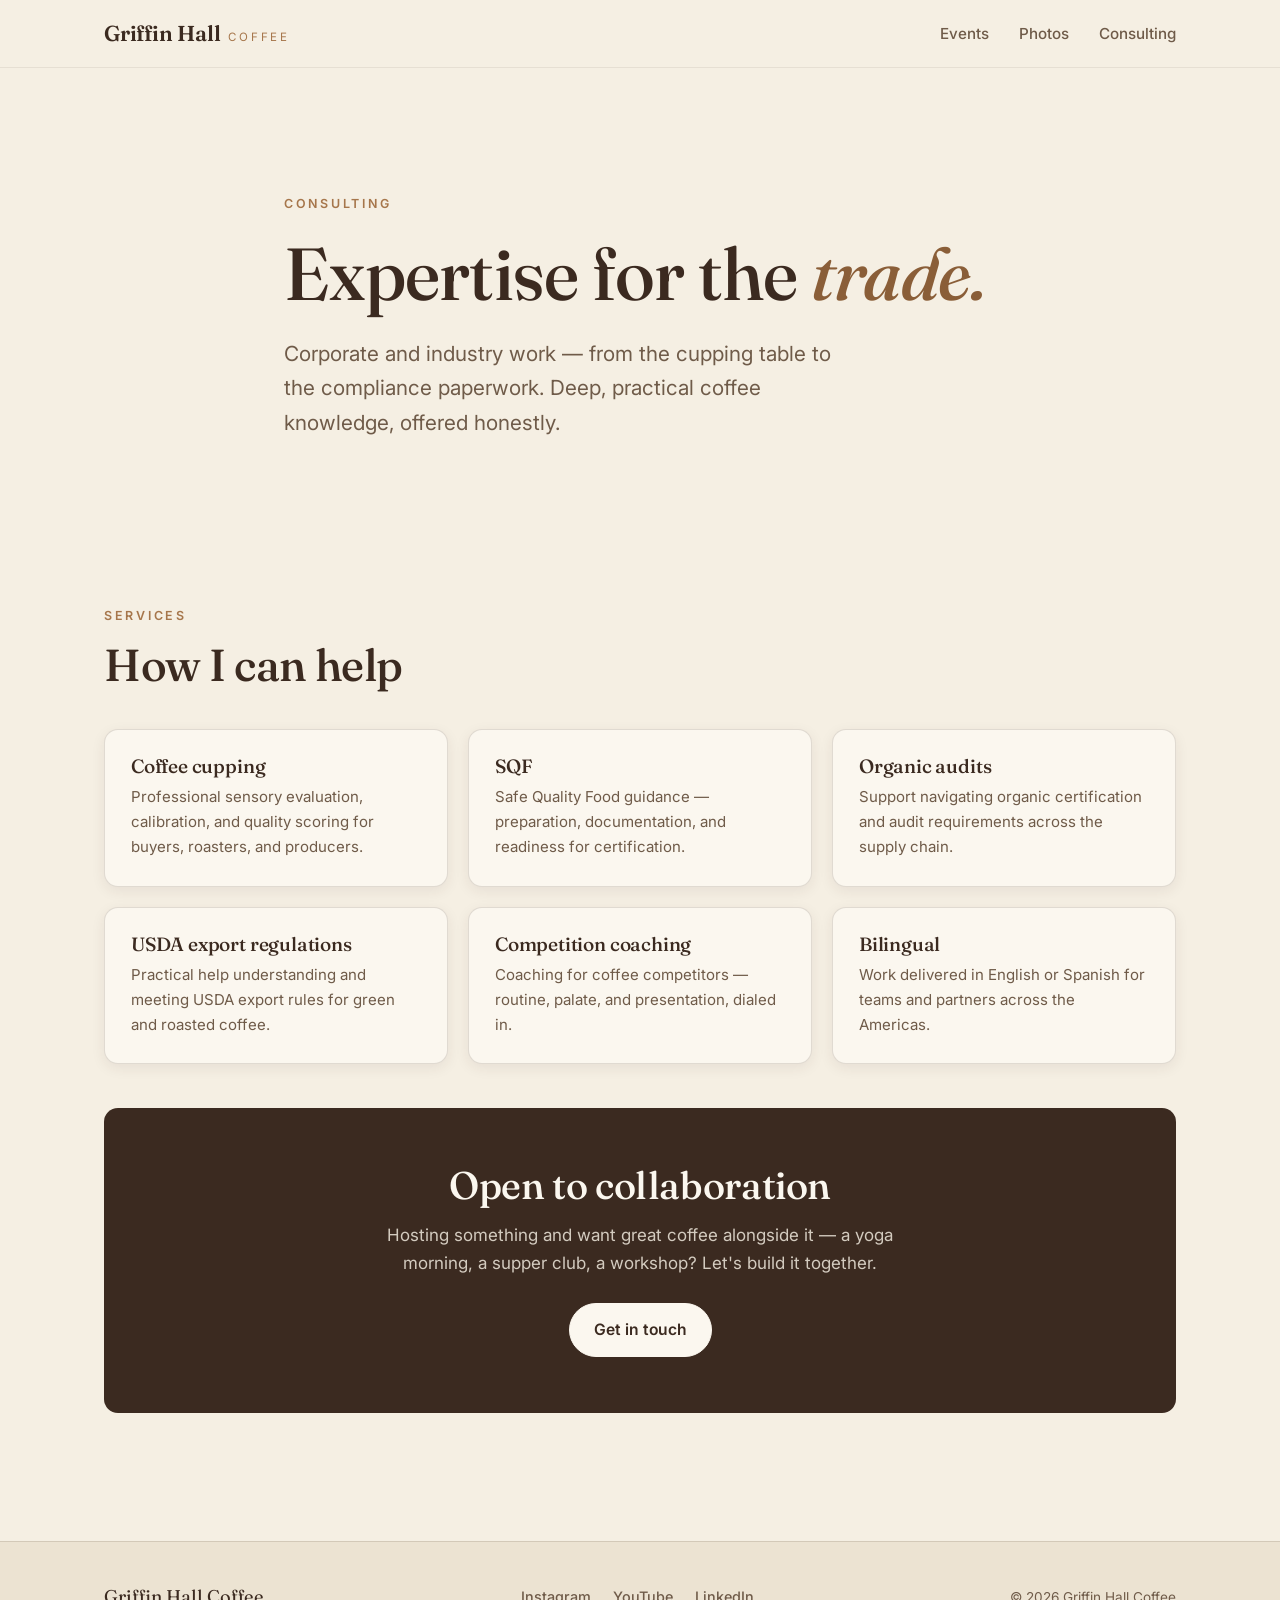
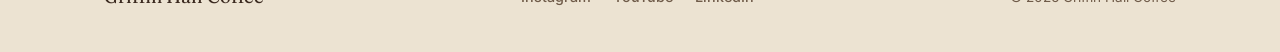
==== consulting.html @ 279e1fd9 "Initial commit: Griffin Hall Coffee website Warm-editorial static site that turns visitors into RSVP" ====
<!DOCTYPE html>
<html lang="en">
<head>
  <meta charset="UTF-8" />
  <meta name="viewport" content="width=device-width, initial-scale=1.0" />
  <title>Consulting — Griffin Hall Coffee</title>
  <meta name="description" content="Coffee consulting for corporate and trade: cupping, SQF, organic audits, USDA export regulations, and competition coaching." />
  <link rel="preconnect" href="https://fonts.googleapis.com" />
  <link rel="preconnect" href="https://fonts.gstatic.com" crossorigin />
  <link rel="stylesheet" href="assets/css/main.css" />
</head>
<body>
  <header class="site-header">
    <div class="wrap header-inner">
      <a class="brand" href="index.html">
        <span class="brand-mark">Griffin Hall</span>
        <span class="brand-sub">Coffee</span>
      </a>
      <button class="nav-toggle" id="nav-toggle" aria-label="Menu" aria-expanded="false">
        <span></span><span></span><span></span>
      </button>
      <nav class="site-nav" id="site-nav">
        <a href="index.html">Events</a>
        <a href="photos.html">Photos</a>
        <a href="consulting.html">Consulting</a>
      </nav>
    </div>
  </header>

  <main>
    <section class="hero">
      <div class="wrap hero-inner">
        <span class="eyebrow">Consulting</span>
        <h1>Expertise for the <em>trade.</em></h1>
        <p class="hero-sub">Corporate and industry work — from the cupping table to the compliance paperwork. Deep, practical coffee knowledge, offered honestly.</p>
      </div>
    </section>

    <section class="section">
      <div class="wrap">
        <div class="section-head">
          <span class="eyebrow">Services</span>
          <h2>How I can help</h2>
        </div>
        <div class="service-list">
          <div class="service">
            <h3>Coffee cupping</h3>
            <p>Professional sensory evaluation, calibration, and quality scoring for buyers, roasters, and producers.</p>
          </div>
          <div class="service">
            <h3>SQF</h3>
            <p>Safe Quality Food guidance — preparation, documentation, and readiness for certification.</p>
          </div>
          <div class="service">
            <h3>Organic audits</h3>
            <p>Support navigating organic certification and audit requirements across the supply chain.</p>
          </div>
          <div class="service">
            <h3>USDA export regulations</h3>
            <p>Practical help understanding and meeting USDA export rules for green and roasted coffee.</p>
          </div>
          <div class="service">
            <h3>Competition coaching</h3>
            <p>Coaching for coffee competitors — routine, palate, and presentation, dialed in.</p>
          </div>
          <div class="service">
            <h3>Bilingual</h3>
            <p>Work delivered in English or Spanish for teams and partners across the Americas.</p>
          </div>
        </div>

        <div class="cta-band">
          <h2>Open to collaboration</h2>
          <p>Hosting something and want great coffee alongside it — a yoga morning, a supper club, a workshop? Let's build it together.</p>
          <a class="btn" id="consult-email" href="mailto:griffinhallconsulting@gmail.com?subject=Coffee%20consulting%20%2F%20collaboration">Get in touch</a>
        </div>
      </div>
    </section>
  </main>

  <footer class="site-footer">
    <div class="wrap footer-inner">
      <div class="footer-brand">Griffin Hall Coffee</div>
      <nav class="footer-social" id="footer-social"></nav>
      <div class="footer-copy">&copy; <span id="year"></span> Griffin Hall Coffee</div>
    </div>
  </footer>

  <script src="assets/js/config.js"></script>
  <script src="assets/js/nav.js"></script>
</body>
</html>
---- assets/css/main.css ----
/* ============================================================
   Griffin Hall Coffee — warm editorial theme
   Beige, espresso, generous whitespace, serif display.
   ============================================================ */

@import url('https://fonts.googleapis.com/css2?family=Fraunces:ital,opsz,wght@0,9..144,400..700;1,9..144,400..600&family=Inter:wght@400;500;600&display=swap');

:root {
  --bg:        #F5EFE3;   /* beige */
  --bg-soft:   #FBF7EF;   /* cards / raised surfaces */
  --bg-deep:   #ECE3D2;   /* alt sections */
  --ink:       #2E241C;   /* primary text (espresso) */
  --brown:     #3B2A20;   /* headings / strong accent */
  --muted:     #6F5B49;   /* secondary text */
  --caramel:   #A6764B;   /* accent / links */
  --caramel-d: #8A5E38;
  --line:      rgba(59, 42, 32, 0.14);
  --line-soft: rgba(59, 42, 32, 0.08);

  --good: #4E7A51;  /* spots: plenty */
  --warn: #C0873A;  /* spots: filling */
  --hot:  #B4482E;  /* spots: almost gone */

  --serif: 'Fraunces', Georgia, 'Times New Roman', serif;
  --sans:  'Inter', system-ui, -apple-system, Segoe UI, Roboto, sans-serif;

  --maxw: 1120px;
  --nav-h: 68px;
  --radius: 14px;
  --shadow: 0 10px 30px rgba(59, 42, 32, 0.10);
  --shadow-sm: 0 4px 14px rgba(59, 42, 32, 0.08);
}

* { box-sizing: border-box; }

html { scroll-behavior: smooth; }

body {
  margin: 0;
  background: var(--bg);
  color: var(--ink);
  font-family: var(--sans);
  font-size: 17px;
  line-height: 1.65;
  -webkit-font-smoothing: antialiased;
  text-rendering: optimizeLegibility;
}

.wrap { max-width: var(--maxw); margin: 0 auto; padding: 0 24px; }

h1, h2, h3 { font-family: var(--serif); color: var(--brown); font-weight: 500; line-height: 1.1; letter-spacing: -0.01em; margin: 0; }

a { color: var(--caramel-d); text-decoration: none; }
a:hover { color: var(--brown); }

.eyebrow {
  font-size: 0.78rem;
  letter-spacing: 0.22em;
  text-transform: uppercase;
  color: var(--caramel);
  font-weight: 600;
}

/* ---------------- Header ---------------- */
.site-header {
  position: sticky; top: 0; z-index: 50;
  height: var(--nav-h);
  background: rgba(245, 239, 227, 0.86);
  backdrop-filter: saturate(140%) blur(10px);
  border-bottom: 1px solid var(--line-soft);
}
.header-inner { height: var(--nav-h); display: flex; align-items: center; justify-content: space-between; }

.brand { display: flex; align-items: baseline; gap: 8px; color: var(--brown); }
.brand-mark { font-family: var(--serif); font-size: 1.35rem; font-weight: 600; letter-spacing: -0.01em; }
.brand-sub { font-size: 0.72rem; letter-spacing: 0.24em; text-transform: uppercase; color: var(--caramel); }

.site-nav { display: flex; gap: 30px; }
.site-nav a {
  font-size: 0.95rem; font-weight: 500; color: var(--muted);
  padding: 6px 0; position: relative;
}
.site-nav a:hover { color: var(--brown); }
.site-nav a::after {
  content: ''; position: absolute; left: 0; right: 100%; bottom: 0; height: 1.5px;
  background: var(--caramel); transition: right 0.25s ease;
}
.site-nav a:hover::after { right: 0; }

.nav-toggle {
  display: none; flex-direction: column; gap: 5px; background: none; border: 0;
  cursor: pointer; padding: 8px;
}
.nav-toggle span { width: 24px; height: 2px; background: var(--brown); transition: transform 0.25s, opacity 0.25s; }
.nav-toggle.open span:nth-child(1) { transform: translateY(7px) rotate(45deg); }
.nav-toggle.open span:nth-child(2) { opacity: 0; }
.nav-toggle.open span:nth-child(3) { transform: translateY(-7px) rotate(-45deg); }

/* ---------------- Hero ---------------- */
.hero { padding: clamp(56px, 11vw, 120px) 0 clamp(40px, 7vw, 72px); }
.hero-inner { max-width: 760px; }
.hero h1 {
  font-size: clamp(2.6rem, 7vw, 4.6rem);
  font-weight: 500;
  margin: 18px 0 0;
}
.hero h1 em { font-style: italic; color: var(--caramel-d); }
.hero-sub {
  font-size: clamp(1.05rem, 2.4vw, 1.3rem);
  color: var(--muted);
  margin: 22px 0 0;
  max-width: 560px;
}
.hero-words {
  margin-top: 26px; display: flex; flex-wrap: wrap; gap: 10px 14px;
  font-family: var(--serif); font-style: italic; color: var(--brown);
}
.hero-words span { display: inline-flex; align-items: center; gap: 14px; }
.hero-words span::after { content: '·'; color: var(--caramel); }
.hero-words span:last-child::after { content: ''; }

/* ---------------- Buttons ---------------- */
.btn {
  display: inline-flex; align-items: center; gap: 8px;
  font-family: var(--sans); font-size: 0.98rem; font-weight: 600;
  padding: 13px 24px; border-radius: 999px; cursor: pointer;
  border: 1px solid var(--brown); background: var(--brown); color: var(--bg-soft);
  transition: transform 0.15s ease, background 0.2s ease, box-shadow 0.2s ease;
}
.btn:hover { transform: translateY(-2px); background: #4a3527; color: var(--bg-soft); box-shadow: var(--shadow-sm); }
.btn--ghost { background: transparent; color: var(--brown); }
.btn--ghost:hover { background: rgba(59, 42, 32, 0.06); color: var(--brown); }
.btn--venmo { border-color: var(--caramel-d); background: transparent; color: var(--caramel-d); }
.btn--venmo:hover { background: rgba(166, 118, 75, 0.10); color: var(--caramel-d); }
.btn[disabled] { opacity: 0.55; cursor: default; transform: none; box-shadow: none; }

/* ---------------- Section headings ---------------- */
.section { padding: clamp(48px, 8vw, 88px) 0; }
.section--alt { background: var(--bg-deep); }
.section-head { max-width: 640px; margin-bottom: 40px; }
.section-head h2 { font-size: clamp(1.9rem, 4vw, 2.8rem); margin-top: 12px; }
.section-head p { color: var(--muted); margin: 14px 0 0; }

/* ---------------- Events grid ---------------- */
.events-grid { display: grid; grid-template-columns: repeat(auto-fill, minmax(300px, 1fr)); gap: 24px; }

.event-card {
  display: flex; flex-direction: column; gap: 12px;
  background: var(--bg-soft); border: 1px solid var(--line);
  border-radius: var(--radius); padding: 28px;
  color: var(--ink); box-shadow: var(--shadow-sm);
  transition: transform 0.18s ease, box-shadow 0.2s ease, border-color 0.2s ease;
  min-height: 240px;
}
.event-card:hover { transform: translateY(-4px); box-shadow: var(--shadow); border-color: var(--caramel); color: var(--ink); }
.event-cat {
  align-self: flex-start; font-size: 0.72rem; letter-spacing: 0.16em; text-transform: uppercase;
  font-weight: 600; color: var(--caramel-d);
  background: rgba(166, 118, 75, 0.12); padding: 5px 12px; border-radius: 999px;
}
.event-name { font-size: 1.5rem; }
.event-meta { font-size: 0.92rem; color: var(--muted); font-weight: 500; }
.event-blurb { font-size: 0.96rem; color: var(--muted); margin: 0; flex: 1; }
.event-cta { font-weight: 600; color: var(--brown); margin-top: 4px; }
.event-card:hover .event-cta { color: var(--caramel-d); }

/* Loading skeleton */
.event-card.skeleton {
  background: linear-gradient(100deg, var(--bg-soft) 30%, var(--bg-deep) 50%, var(--bg-soft) 70%);
  background-size: 200% 100%; animation: shimmer 1.3s infinite; border-color: var(--line-soft);
}
@keyframes shimmer { 0% { background-position: 200% 0; } 100% { background-position: -200% 0; } }

.events-status { color: var(--muted); font-size: 1.05rem; }

/* ---------------- Spots bar ---------------- */
.spots { display: flex; flex-direction: column; gap: 8px; }
.spots-bar { height: 8px; border-radius: 999px; background: rgba(59, 42, 32, 0.10); overflow: hidden; }
.spots-fill { height: 100%; border-radius: 999px; background: var(--good); transition: width 0.5s ease; }
.spots-label { font-size: 0.85rem; font-weight: 600; color: var(--muted); }
.spots--low  .spots-fill { background: var(--good); }
.spots--mid  .spots-fill { background: var(--warn); }
.spots--high .spots-fill { background: var(--hot); }
.spots--full .spots-fill { background: var(--hot); width: 100% !important; }
.spots--high .spots-label, .spots--full .spots-label { color: var(--hot); }

/* ---------------- RSVP page ---------------- */
.rsvp-shell { padding: clamp(40px, 7vw, 80px) 0; }
.rsvp-grid { display: grid; grid-template-columns: 1fr 1fr; gap: clamp(32px, 6vw, 72px); align-items: start; }
.rsvp-back { font-size: 0.9rem; font-weight: 600; color: var(--muted); display: inline-block; margin-bottom: 22px; }

.rsvp-detail .event-cat { margin-bottom: 16px; }
.rsvp-detail h1 { font-size: clamp(2.1rem, 5vw, 3.2rem); }
.rsvp-detail .event-meta { font-size: 1.05rem; margin-top: 14px; }
.rsvp-detail .event-blurb { font-size: 1.05rem; margin-top: 20px; max-width: 46ch; }

.rsvp-spots { margin-top: 30px; max-width: 380px; }
.rsvp-spots .spots-bar { height: 12px; }
.rsvp-spots .spots-label { font-size: 0.98rem; }
.spots-hint { font-size: 0.92rem; color: var(--muted); margin: 10px 0 0; font-style: italic; }

/* Form card */
.form-card {
  background: var(--bg-soft); border: 1px solid var(--line);
  border-radius: var(--radius); padding: clamp(26px, 4vw, 40px); box-shadow: var(--shadow-sm);
}
.form-card h2 { font-size: 1.6rem; margin-bottom: 6px; }
.form-lead { color: var(--muted); margin: 0 0 22px; font-size: 0.98rem; }
.field { margin-bottom: 18px; }
.field label { display: block; font-size: 0.85rem; font-weight: 600; color: var(--brown); margin-bottom: 7px; }
.field input {
  width: 100%; font-family: var(--sans); font-size: 1rem; color: var(--ink);
  background: var(--bg); border: 1px solid var(--line); border-radius: 10px; padding: 13px 15px;
  transition: border-color 0.2s, box-shadow 0.2s;
}
.field input:focus { outline: none; border-color: var(--caramel); box-shadow: 0 0 0 3px rgba(166, 118, 75, 0.18); }
.field input::placeholder { color: #b0a390; }

.rsvp-submit { width: 100%; justify-content: center; margin-top: 6px; }
.form-status { min-height: 1.2em; font-size: 0.92rem; font-weight: 500; margin: 12px 0 0; }
.form-status.error { color: var(--hot); }

.venmo-prepay { margin-top: 20px; padding-top: 20px; border-top: 1px dashed var(--line); text-align: center; }
.venmo-prepay p { font-size: 0.9rem; color: var(--muted); margin: 12px 0 0; }

.rsvp-thanks { text-align: center; padding: 10px 0; }
.rsvp-thanks .check {
  width: 54px; height: 54px; border-radius: 50%; margin: 0 auto 18px;
  background: rgba(78, 122, 81, 0.16); color: var(--good);
  display: grid; place-items: center; font-size: 1.6rem;
}
.rsvp-thanks h2 { font-size: 1.7rem; }
.rsvp-thanks p { color: var(--muted); margin: 12px 0 0; }

/* ---------------- Photos page ---------------- */
.media-grid { display: grid; grid-template-columns: repeat(auto-fill, minmax(240px, 1fr)); gap: 18px; }
.media-tile {
  aspect-ratio: 4 / 3; border-radius: var(--radius); border: 1px solid var(--line);
  background: linear-gradient(135deg, var(--bg-deep), var(--bg-soft));
  display: grid; place-items: center; color: var(--caramel);
  font-family: var(--serif); font-style: italic; overflow: hidden; position: relative;
}
.media-tile.wide { grid-column: span 2; aspect-ratio: 16 / 9; }
.media-tile span { opacity: 0.7; font-size: 0.95rem; }

.quote-grid { display: grid; grid-template-columns: repeat(auto-fill, minmax(280px, 1fr)); gap: 22px; }
.quote-card {
  background: var(--bg-soft); border: 1px solid var(--line); border-radius: var(--radius);
  padding: 30px; box-shadow: var(--shadow-sm);
}
.quote-card p { font-family: var(--serif); font-style: italic; font-size: 1.15rem; color: var(--brown); margin: 0; }
.quote-card .who { display: block; margin-top: 16px; font-family: var(--sans); font-style: normal; font-size: 0.85rem; font-weight: 600; color: var(--muted); letter-spacing: 0.04em; }
.coming-soon { font-size: 0.75rem; letter-spacing: 0.14em; text-transform: uppercase; color: var(--caramel); font-weight: 600; }

/* ---------------- Consulting page ---------------- */
.service-list { display: grid; grid-template-columns: repeat(auto-fill, minmax(260px, 1fr)); gap: 20px; }
.service {
  background: var(--bg-soft); border: 1px solid var(--line); border-radius: var(--radius);
  padding: 26px; box-shadow: var(--shadow-sm);
}
.service h3 { font-size: 1.2rem; margin-bottom: 8px; }
.service p { margin: 0; color: var(--muted); font-size: 0.94rem; }

.cta-band {
  background: var(--brown); color: var(--bg); border-radius: var(--radius);
  padding: clamp(32px, 5vw, 56px); text-align: center; margin-top: 44px;
}
.cta-band h2 { color: var(--bg-soft); font-size: clamp(1.7rem, 4vw, 2.4rem); }
.cta-band p { color: rgba(245, 239, 227, 0.82); max-width: 520px; margin: 14px auto 26px; }
.cta-band .btn { background: var(--bg-soft); color: var(--brown); border-color: var(--bg-soft); }
.cta-band .btn:hover { background: #fff; color: var(--brown); }

/* ---------------- Footer ---------------- */
.site-footer { border-top: 1px solid var(--line); background: var(--bg-deep); padding: 40px 0; margin-top: 40px; }
.footer-inner { display: flex; flex-wrap: wrap; gap: 18px; align-items: center; justify-content: space-between; }
.footer-brand { font-family: var(--serif); font-size: 1.15rem; color: var(--brown); }
.footer-social { display: flex; gap: 22px; }
.footer-social a { font-size: 0.9rem; font-weight: 500; color: var(--muted); }
.footer-social a:hover { color: var(--brown); }
.footer-copy { font-size: 0.85rem; color: var(--muted); }

[hidden] { display: none !important; }

/* ---------------- Responsive ---------------- */
@media (max-width: 760px) {
  .nav-toggle { display: flex; }
  .site-nav {
    position: absolute; top: var(--nav-h); left: 0; right: 0;
    flex-direction: column; gap: 0; background: var(--bg-soft);
    border-bottom: 1px solid var(--line); padding: 8px 24px 16px;
    transform: translateY(-8px); opacity: 0; pointer-events: none; transition: opacity 0.2s, transform 0.2s;
  }
  .site-nav.open { opacity: 1; transform: none; pointer-events: auto; }
  .site-nav a { padding: 12px 0; border-bottom: 1px solid var(--line-soft); }
  .site-nav a::after { display: none; }
  .rsvp-grid { grid-template-columns: 1fr; }
  .media-tile.wide { grid-column: span 1; }
}
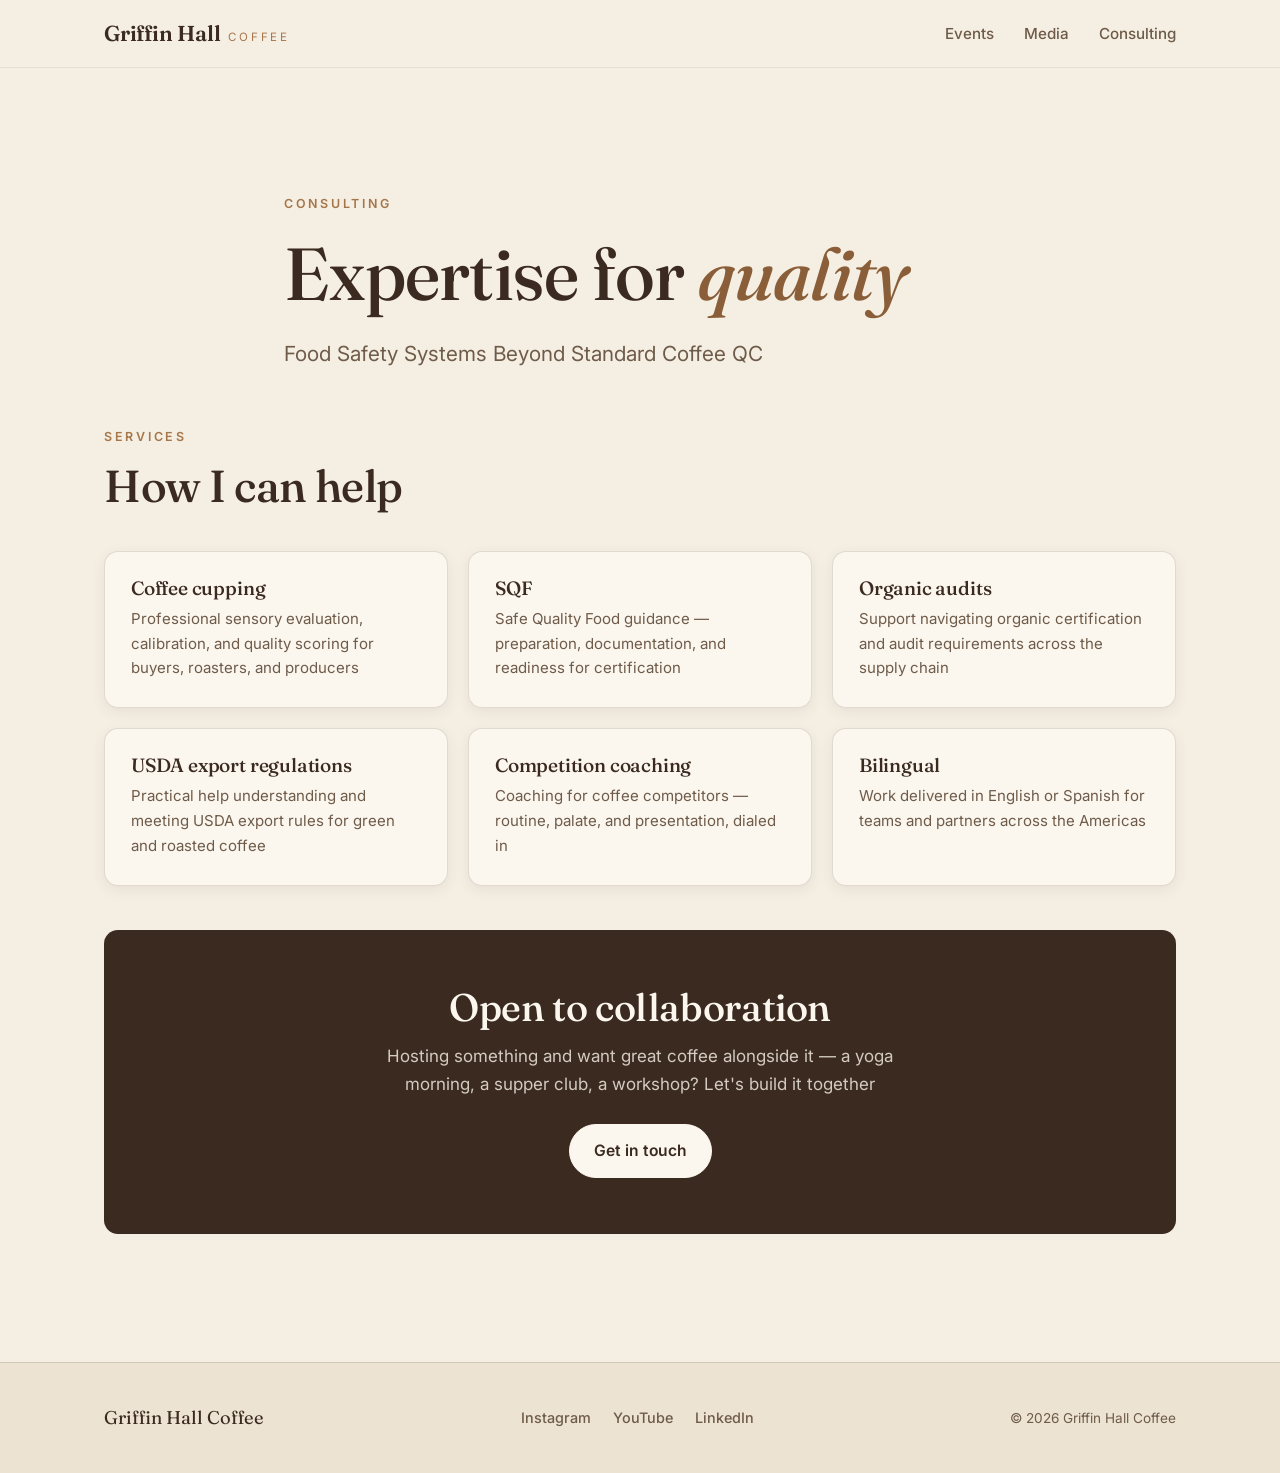
==== commit 693c6239: "Site copy + media updates, RSVP confirmation emails - Rename "Photos & Video" nav/page to "Media"; d" ====
--- a/consulting.html
+++ b/consulting.html
@@ -21,7 +21,7 @@
       </button>
       <nav class="site-nav" id="site-nav">
         <a href="index.html">Events</a>
-        <a href="photos.html">Photos</a>
+        <a href="photos.html">Media</a>
         <a href="consulting.html">Consulting</a>
       </nav>
     </div>
@@ -31,8 +31,8 @@
     <section class="hero">
       <div class="wrap hero-inner">
         <span class="eyebrow">Consulting</span>
-        <h1>Expertise for the <em>trade.</em></h1>
-        <p class="hero-sub">Corporate and industry work — from the cupping table to the compliance paperwork. Deep, practical coffee knowledge, offered honestly.</p>
+        <h1>Expertise for <em>quality</em></h1>
+        <p class="hero-sub">Food Safety Systems Beyond Standard Coffee QC</p>
       </div>
     </section>
 
@@ -45,33 +45,33 @@
         <div class="service-list">
           <div class="service">
             <h3>Coffee cupping</h3>
-            <p>Professional sensory evaluation, calibration, and quality scoring for buyers, roasters, and producers.</p>
+            <p>Professional sensory evaluation, calibration, and quality scoring for buyers, roasters, and producers</p>
           </div>
           <div class="service">
             <h3>SQF</h3>
-            <p>Safe Quality Food guidance — preparation, documentation, and readiness for certification.</p>
+            <p>Safe Quality Food guidance — preparation, documentation, and readiness for certification</p>
           </div>
           <div class="service">
             <h3>Organic audits</h3>
-            <p>Support navigating organic certification and audit requirements across the supply chain.</p>
+            <p>Support navigating organic certification and audit requirements across the supply chain</p>
           </div>
           <div class="service">
             <h3>USDA export regulations</h3>
-            <p>Practical help understanding and meeting USDA export rules for green and roasted coffee.</p>
+            <p>Practical help understanding and meeting USDA export rules for green and roasted coffee</p>
           </div>
           <div class="service">
             <h3>Competition coaching</h3>
-            <p>Coaching for coffee competitors — routine, palate, and presentation, dialed in.</p>
+            <p>Coaching for coffee competitors — routine, palate, and presentation, dialed in</p>
           </div>
           <div class="service">
             <h3>Bilingual</h3>
-            <p>Work delivered in English or Spanish for teams and partners across the Americas.</p>
+            <p>Work delivered in English or Spanish for teams and partners across the Americas</p>
           </div>
         </div>
 
         <div class="cta-band">
           <h2>Open to collaboration</h2>
-          <p>Hosting something and want great coffee alongside it — a yoga morning, a supper club, a workshop? Let's build it together.</p>
+          <p>Hosting something and want great coffee alongside it — a yoga morning, a supper club, a workshop? Let's build it together</p>
           <a class="btn" id="consult-email" href="mailto:griffinhallconsulting@gmail.com?subject=Coffee%20consulting%20%2F%20collaboration">Get in touch</a>
         </div>
       </div>
--- a/assets/css/main.css
+++ b/assets/css/main.css
@@ -97,7 +97,7 @@
 .nav-toggle.open span:nth-child(3) { transform: translateY(-7px) rotate(-45deg); }
 
 /* ---------------- Hero ---------------- */
-.hero { padding: clamp(56px, 11vw, 120px) 0 clamp(40px, 7vw, 72px); }
+.hero { padding: clamp(56px, 11vw, 120px) 0 clamp(16px, 3vw, 30px); }
 .hero-inner { max-width: 760px; }
 .hero h1 {
   font-size: clamp(2.6rem, 7vw, 4.6rem);
@@ -136,6 +136,8 @@
 
 /* ---------------- Section headings ---------------- */
 .section { padding: clamp(48px, 8vw, 88px) 0; }
+/* Tighten the gap directly under the hero title/subtitle on every page */
+.hero + .section { padding-top: clamp(8px, 2vw, 20px); }
 .section--alt { background: var(--bg-deep); }
 .section-head { max-width: 640px; margin-bottom: 40px; }
 .section-head h2 { font-size: clamp(1.9rem, 4vw, 2.8rem); margin-top: 12px; }
@@ -233,15 +235,106 @@
 .rsvp-thanks p { color: var(--muted); margin: 12px 0 0; }
 
 /* ---------------- Photos page ---------------- */
-.media-grid { display: grid; grid-template-columns: repeat(auto-fill, minmax(240px, 1fr)); gap: 18px; }
+.media-grid { display: grid; grid-template-columns: repeat(auto-fill, minmax(240px, 1fr)); gap: 18px; align-items: start; }
 .media-tile {
-  aspect-ratio: 4 / 3; border-radius: var(--radius); border: 1px solid var(--line);
+  margin: 0; aspect-ratio: 4 / 3; border-radius: 18px; border: 1px solid var(--line);
   background: linear-gradient(135deg, var(--bg-deep), var(--bg-soft));
-  display: grid; place-items: center; color: var(--caramel);
-  font-family: var(--serif); font-style: italic; overflow: hidden; position: relative;
+  color: var(--caramel); overflow: hidden; position: relative;
+  cursor: pointer; isolation: isolate; box-shadow: var(--shadow-sm);
+  transition: transform .4s cubic-bezier(.2,.7,.2,1), box-shadow .4s ease;
 }
 .media-tile.wide { grid-column: span 2; aspect-ratio: 16 / 9; }
-.media-tile span { opacity: 0.7; font-size: 0.95rem; }
+
+/* Image fills the tile */
+.media-tile img {
+  position: absolute; inset: 0; width: 100%; height: 100%;
+  object-fit: cover; object-position: center; display: block;
+  filter: saturate(.94);
+  transition: transform .8s cubic-bezier(.2,.7,.2,1), filter .5s ease;
+}
+.media-tile:hover { transform: translateY(-6px) scale(1.08); box-shadow: var(--shadow); z-index: 5; }
+.media-tile:hover img { transform: scale(1.5); filter: saturate(1.06); }
+
+/* Ornate inner frame — draws inward on hover */
+.media-tile::before {
+  content: ''; position: absolute; z-index: 2; pointer-events: none;
+  inset: 13px; border-radius: 12px;
+  border: 1.5px solid rgba(245, 239, 227, 0);
+  transition: inset .45s ease, border-color .45s ease;
+}
+.media-tile:hover::before { inset: 10px; border-color: rgba(245, 239, 227, .82); }
+
+/* Playful shine sweep */
+.media-tile::after {
+  content: ''; position: absolute; inset: 0; z-index: 2; pointer-events: none;
+  background: linear-gradient(115deg, transparent 34%, rgba(255,255,255,.30) 48%, transparent 62%);
+  transform: translateX(-130%); transition: transform .9s ease;
+}
+.media-tile:hover::after { transform: translateX(130%); }
+
+/* Serif caption that lifts in on hover */
+.media-tile .mcap {
+  position: absolute; left: 0; right: 0; bottom: 0; z-index: 3; pointer-events: none;
+  margin: 0; padding: 30px 18px 15px; color: #fff;
+  font-family: var(--serif); font-style: italic; font-size: 1.02rem; line-height: 1.2;
+  background: linear-gradient(to top, rgba(30,22,16,.74), rgba(30,22,16,0));
+  transform: translateY(10px); opacity: 0;
+  transition: transform .4s ease, opacity .4s ease;
+}
+.media-tile:hover .mcap { transform: none; opacity: 1; }
+.media-tile.wide .mcap { font-size: clamp(1.05rem, 2.4vw, 1.4rem); padding: 40px 24px 20px; }
+.mcap .orn {
+  display: inline-block; margin-right: 8px; color: var(--caramel);
+  transform: rotate(-25deg) scale(.7); transition: transform .5s ease;
+}
+.media-tile:hover .mcap .orn { transform: rotate(0) scale(1); }
+
+/* Portrait tiles — taller than the landscape ones, top edge stays put */
+.media-tile.portrait { aspect-ratio: 3 / 4; }
+
+/* Per-photo focal points */
+.m-nursery img { object-position: center top; }   /* face at the top — don't crop it */
+.m-prf img  { object-position: center top; }
+.m-pour img { object-position: center top; }
+.m-farm img { object-position: center 40%; }
+.m-comp img { object-position: center 52%; }       /* hides baked-in letterbox bars */
+
+/* Video tile — fills the frame like a photo, but stays interactive */
+.media-video { cursor: default; background: #000; }
+.media-video video {
+  position: absolute; inset: 0; width: 100%; height: 100%;
+  object-fit: cover; display: block; z-index: 1; background: #000;
+}
+.media-video:hover { transform: none; box-shadow: var(--shadow-sm); z-index: auto; }
+
+/* TBD video placeholder tile */
+.media-tbd { background: linear-gradient(135deg, var(--bg-deep), var(--espresso)); cursor: default; }
+.media-tbd .tbd-inner {
+  position: absolute; inset: 0; z-index: 1; display: flex; flex-direction: column;
+  align-items: center; justify-content: center; gap: 14px; text-align: center; padding: 20px;
+}
+.media-tbd .tbd-play {
+  display: flex; align-items: center; justify-content: center;
+  width: 62px; height: 62px; border-radius: 50%;
+  border: 1.5px solid rgba(245, 239, 227, .55); color: rgba(245, 239, 227, .9);
+  font-size: 1.3rem; padding-left: 5px;
+}
+.media-tbd .tbd-label {
+  font-family: var(--serif); font-style: italic; color: rgba(245, 239, 227, .82);
+  font-size: clamp(1.05rem, 2.4vw, 1.4rem);
+}
+.media-tbd .tbd-sub { color: var(--caramel); font-size: .82rem; letter-spacing: .12em; text-transform: uppercase; }
+
+/* Nursery banner on the home page */
+.nursery-hero {
+  margin: 0 auto 20px; max-width: 560px; position: relative; overflow: hidden;
+  aspect-ratio: 16 / 9; border-radius: 18px; border: 1px solid var(--line);
+  box-shadow: var(--shadow-sm);
+}
+.nursery-hero img {
+  position: absolute; inset: 0; width: 100%; height: 100%;
+  object-fit: cover; object-position: center 32%; display: block; filter: saturate(.96);
+}
 
 .quote-grid { display: grid; grid-template-columns: repeat(auto-fill, minmax(280px, 1fr)); gap: 22px; }
 .quote-card {
